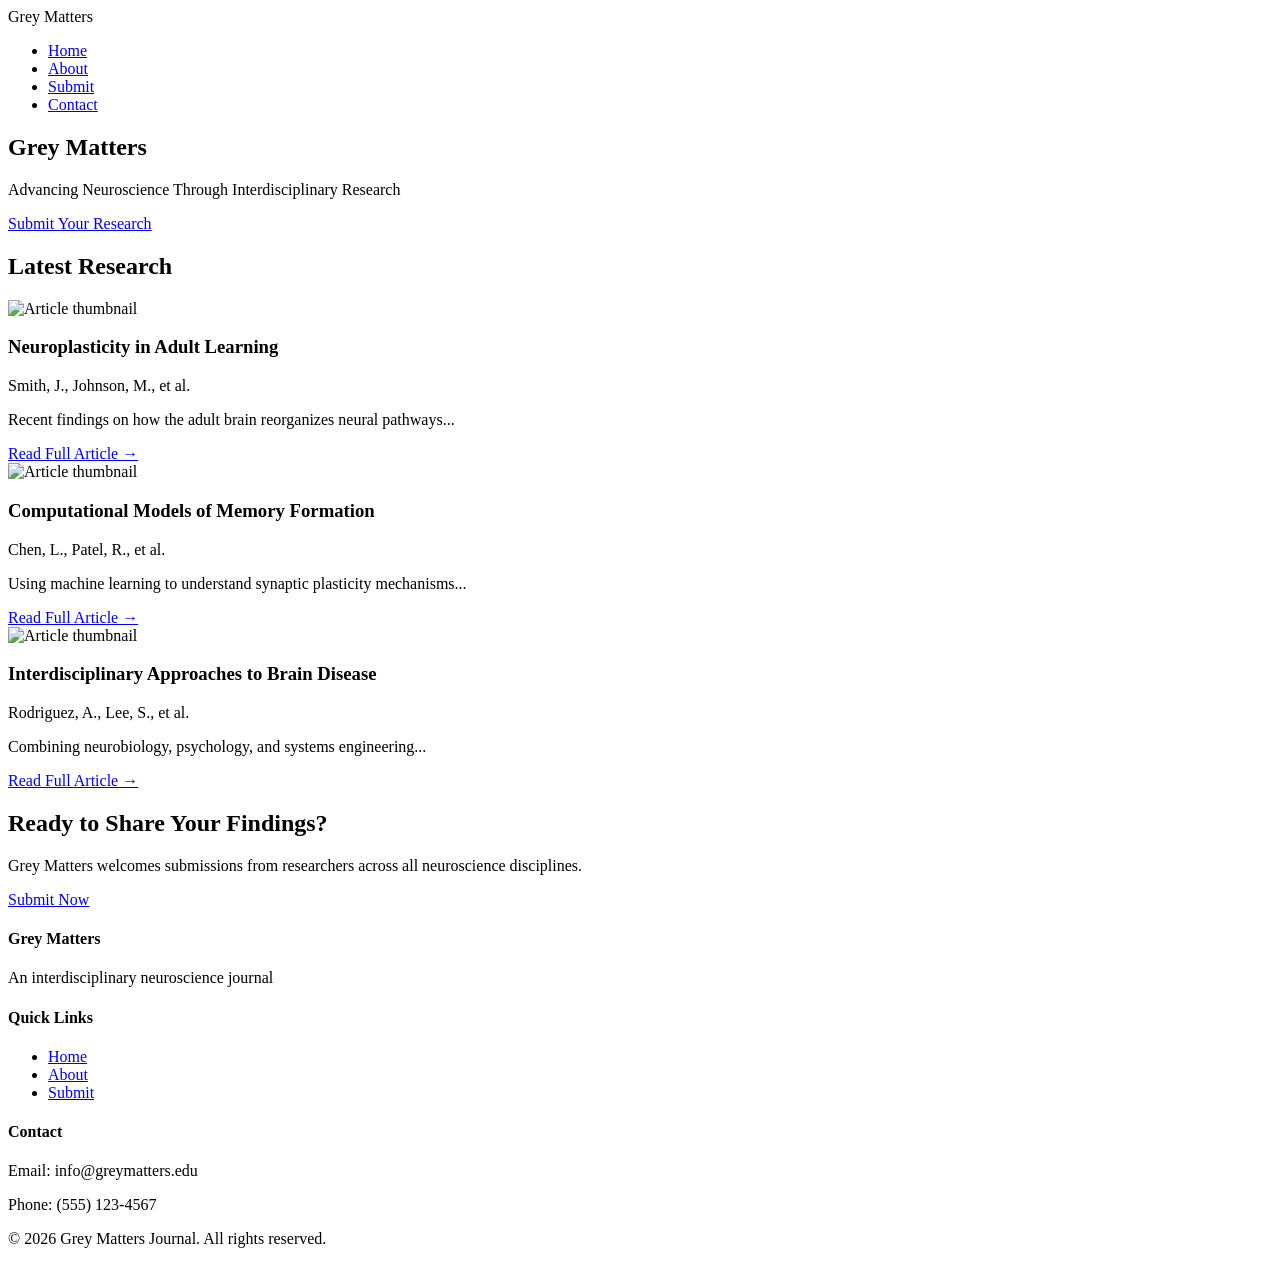
==== index.html @ e4aa1f01 "Initial commit" ====
<!DOCTYPE html>
<html lang="en">
<head>
    <meta charset="UTF-8">
    <meta name="viewport" content="width=device-width, initial-scale=1.0">
    <title>Grey Matters - Neuroscience Journal</title>
    <link rel="stylesheet" href="css/style.css">
</head>
<body>
    <!-- Navigation -->
    <nav class="navbar">
        <div class="container">
            <div class="logo">Grey Matters</div>
            <ul class="nav-links">
                <li><a href="index.html">Home</a></li>
                <li><a href="about.html">About</a></li>
                <li><a href="submit.html">Submit</a></li>
                <li><a href="#contact">Contact</a></li>
            </ul>
        </div>
    </nav>

    <!-- Hero Section -->
    <section class="hero">
        <div class="hero-content">
            <h1>Grey Matters</h1>
            <p>Advancing Neuroscience Through Interdisciplinary Research</p>
            <a href="submit.html" class="cta-button">Submit Your Research</a>
        </div>
    </section>

    <!-- Featured Articles -->
    <section class="featured">
        <div class="container">
            <h2>Latest Research</h2>
            <div class="articles-grid">
                <article class="article-card">
                    <img src="images/placeholder.jpg" alt="Article thumbnail">
                    <h3>Neuroplasticity in Adult Learning</h3>
                    <p class="authors">Smith, J., Johnson, M., et al.</p>
                    <p>Recent findings on how the adult brain reorganizes neural pathways...</p>
                    <a href="#" class="read-more">Read Full Article →</a>
                </article>

                <article class="article-card">
                    <img src="images/placeholder.jpg" alt="Article thumbnail">
                    <h3>Computational Models of Memory Formation</h3>
                    <p class="authors">Chen, L., Patel, R., et al.</p>
                    <p>Using machine learning to understand synaptic plasticity mechanisms...</p>
                    <a href="#" class="read-more">Read Full Article →</a>
                </article>

                <article class="article-card">
                    <img src="images/placeholder.jpg" alt="Article thumbnail">
                    <h3>Interdisciplinary Approaches to Brain Disease</h3>
                    <p class="authors">Rodriguez, A., Lee, S., et al.</p>
                    <p>Combining neurobiology, psychology, and systems engineering...</p>
                    <a href="#" class="read-more">Read Full Article →</a>
                </article>
            </div>
        </div>
    </section>

    <!-- Call to Action -->
    <section class="cta-section">
        <div class="container">
            <h2>Ready to Share Your Findings?</h2>
            <p>Grey Matters welcomes submissions from researchers across all neuroscience disciplines.</p>
            <a href="submit.html" class="cta-button cta-button-white">Submit Now</a>
        </div>
    </section>

    <!-- Footer -->
    <footer class="footer">
        <div class="container">
            <div class="footer-content">
                <div class="footer-section">
                    <h4>Grey Matters</h4>
                    <p>An interdisciplinary neuroscience journal</p>
                </div>
                <div class="footer-section">
                    <h4>Quick Links</h4>
                    <ul>
                        <li><a href="index.html">Home</a></li>
                        <li><a href="about.html">About</a></li>
                        <li><a href="submit.html">Submit</a></li>
                    </ul>
                </div>
                <div class="footer-section" id="contact">
                    <h4>Contact</h4>
                    <p>Email: info@greymatters.edu</p>
                    <p>Phone: (555) 123-4567</p>
                </div>
            </div>
            <div class="footer-bottom">
                <p>&copy; 2026 Grey Matters Journal. All rights reserved.</p>
            </div>
        </div>
    </footer>

    <script src="js/script.js"></script>
</body>
</html>
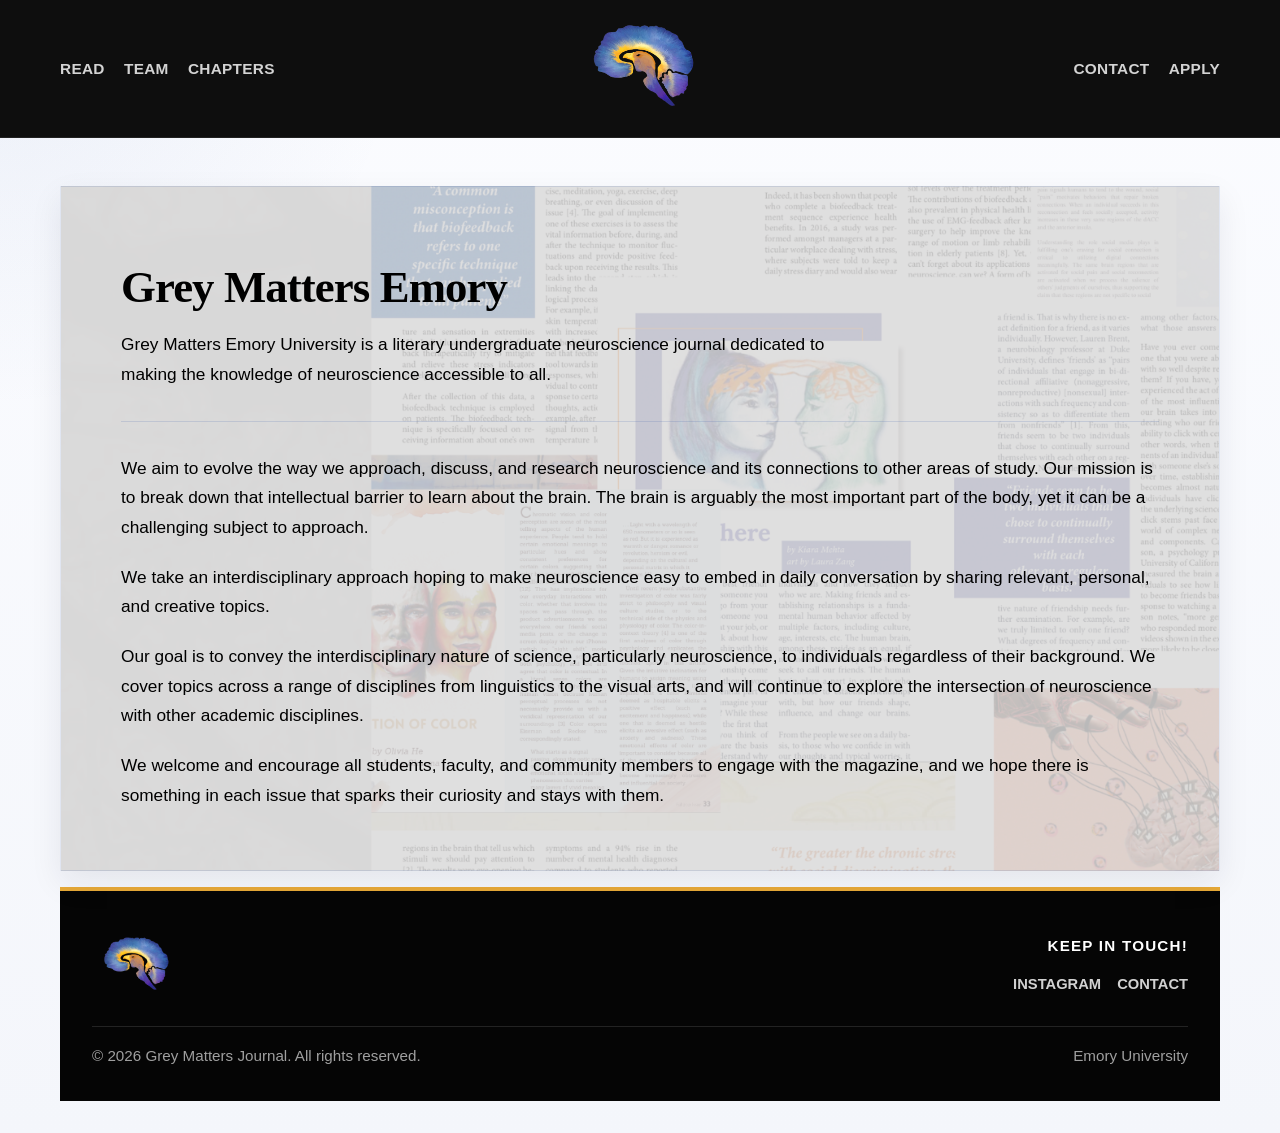
==== commit 4c6b15a5: "Add favicon" ====
--- a/index.html
+++ b/index.html
@@ -3,101 +3,72 @@
 <head>
     <meta charset="UTF-8">
     <meta name="viewport" content="width=device-width, initial-scale=1.0">
-    <title>Grey Matters - Neuroscience Journal</title>
+    <title>Grey Matters Emory</title>
+    <meta name="description" content="Grey Matters Emory is an undergraduate interdisciplinary neuroscience journal aiming to make neuroscience accessible to all.">
+    <link rel="icon" type="image/png" href="images/logo.png">
     <link rel="stylesheet" href="css/style.css">
 </head>
 <body>
-    <!-- Navigation -->
     <nav class="navbar">
-        <div class="container">
-            <div class="logo">Grey Matters</div>
-            <ul class="nav-links">
-                <li><a href="index.html">Home</a></li>
-                <li><a href="about.html">About</a></li>
-                <li><a href="submit.html">Submit</a></li>
-                <li><a href="#contact">Contact</a></li>
+        <div class="nav-container">
+            <ul class="nav-group nav-group-left">
+                <li><a href="read.html">Read</a></li>
+                <li><a href="team.html">Team</a></li>
+                <li><a href="chapters.html">Chapters</a></li>
             </ul>
+
+            <a href="index.html" class="logo" aria-label="Grey Matters home">
+                <img src="images/logo.png" alt="Grey Matters logo">
+            </a>
+
+            <ul class="nav-group nav-group-right">
+                <li><a href="contact.html">Contact</a></li>
+                <li><a href="apply.html">Apply</a></li>
+            </ul>
+
+            <button class="nav-toggle" type="button" aria-expanded="false" aria-label="Open navigation">
+                <span></span>
+                <span></span>
+                <span></span>
+            </button>
         </div>
     </nav>
 
-    <!-- Hero Section -->
-    <section class="hero">
-        <div class="hero-content">
-            <h1>Grey Matters</h1>
-            <p>Advancing Neuroscience Through Interdisciplinary Research</p>
-            <a href="submit.html" class="cta-button">Submit Your Research</a>
-        </div>
-    </section>
+    <header class="hero-home">
+        <section class="home-intro" data-reveal>
+            <h1 class="home-title">Grey Matters Emory</h1>
+            <p class="home-subtitle">Grey Matters Emory University is a literary undergraduate neuroscience journal dedicated to making the knowledge of neuroscience accessible to all.</p>
 
-    <!-- Featured Articles -->
-    <section class="featured">
-        <div class="container">
-            <h2>Latest Research</h2>
-            <div class="articles-grid">
-                <article class="article-card">
-                    <img src="images/placeholder.jpg" alt="Article thumbnail">
-                    <h3>Neuroplasticity in Adult Learning</h3>
-                    <p class="authors">Smith, J., Johnson, M., et al.</p>
-                    <p>Recent findings on how the adult brain reorganizes neural pathways...</p>
-                    <a href="#" class="read-more">Read Full Article →</a>
-                </article>
+            <div class="home-copy">
+                <p>We aim to evolve the way we approach, discuss, and research neuroscience and its connections to other areas of study. Our mission is to break down that intellectual barrier to learn about the brain. The brain is arguably the most important part of the body, yet it can be a challenging subject to approach.</p>
+                <p>We take an interdisciplinary approach hoping to make neuroscience easy to embed in daily conversation by sharing relevant, personal, and creative topics.</p>
+                <p>Our goal is to convey the interdisciplinary nature of science, particularly neuroscience, to individuals regardless of their background. We cover topics across a range of disciplines from linguistics to the visual arts, and will continue to explore the intersection of neuroscience with other academic disciplines.</p>
+                <p>We welcome and encourage all students, faculty, and community members to engage with the magazine, and we hope there is something in each issue that sparks their curiosity and stays with them.</p>
+            </div>
+        </section>
+    </header>
 
-                <article class="article-card">
-                    <img src="images/placeholder.jpg" alt="Article thumbnail">
-                    <h3>Computational Models of Memory Formation</h3>
-                    <p class="authors">Chen, L., Patel, R., et al.</p>
-                    <p>Using machine learning to understand synaptic plasticity mechanisms...</p>
-                    <a href="#" class="read-more">Read Full Article →</a>
-                </article>
-
-                <article class="article-card">
-                    <img src="images/placeholder.jpg" alt="Article thumbnail">
-                    <h3>Interdisciplinary Approaches to Brain Disease</h3>
-                    <p class="authors">Rodriguez, A., Lee, S., et al.</p>
-                    <p>Combining neurobiology, psychology, and systems engineering...</p>
-                    <a href="#" class="read-more">Read Full Article →</a>
-                </article>
-            </div>
-        </div>
-    </section>
-
-    <!-- Call to Action -->
-    <section class="cta-section">
-        <div class="container">
-            <h2>Ready to Share Your Findings?</h2>
-            <p>Grey Matters welcomes submissions from researchers across all neuroscience disciplines.</p>
-            <a href="submit.html" class="cta-button cta-button-white">Submit Now</a>
-        </div>
-    </section>
-
-    <!-- Footer -->
     <footer class="footer">
-        <div class="container">
+        <div class="footer-inner">
             <div class="footer-content">
-                <div class="footer-section">
-                    <h4>Grey Matters</h4>
-                    <p>An interdisciplinary neuroscience journal</p>
+                <div class="footer-brand">
+                    <img src="images/logo.png" alt="Grey Matters logo" class="circle-logo">
                 </div>
-                <div class="footer-section">
-                    <h4>Quick Links</h4>
-                    <ul>
-                        <li><a href="index.html">Home</a></li>
-                        <li><a href="about.html">About</a></li>
-                        <li><a href="submit.html">Submit</a></li>
-                    </ul>
-                </div>
-                <div class="footer-section" id="contact">
-                    <h4>Contact</h4>
-                    <p>Email: info@greymatters.edu</p>
-                    <p>Phone: (555) 123-4567</p>
+                <div class="keep-in-touch">
+                    <h3>Keep in Touch!</h3>
+                    <div class="footer-links">
+                        <a href="https://www.instagram.com/greymatters.emory/" target="_blank" rel="noreferrer" class="social-link">Instagram</a>
+                        <a href="mailto:sahithi.challam@emory.edu" class="social-link">Contact</a>
+                    </div>
                 </div>
             </div>
             <div class="footer-bottom">
-                <p>&copy; 2026 Grey Matters Journal. All rights reserved.</p>
+                <p>&copy; <span data-year></span> Grey Matters Journal. All rights reserved.</p>
+                <p>Emory University</p>
             </div>
         </div>
     </footer>
 
     <script src="js/script.js"></script>
 </body>
-</html>+</html>
--- a/css/style.css
+++ b/css/style.css
@@ -0,0 +1,748 @@
+:root {
+    --bg: #f4f6fb;
+    --surface: #ffffff;
+    --surface-muted: #f8f9fc;
+    --primary: #3158a6;
+    --primary-dark: #1f3976;
+    --accent: #e7a937;
+    --text: #131722;
+    --text-light: #566074;
+    --white: #ffffff;
+    --black: #050505;
+    --border: rgba(49, 88, 166, 0.18);
+    --shadow-soft: 0 12px 30px rgba(20, 28, 45, 0.08);
+    --shadow-strong: 0 24px 48px rgba(16, 24, 40, 0.12);
+    --max-width: 1160px;
+}
+
+@import url('https://fonts.googleapis.com/css2?family=Cormorant+Garamond:wght@500;600;700&family=Inter:wght@400;500;600;700&display=swap');
+
+* {
+    margin: 0;
+    padding: 0;
+    box-sizing: border-box;
+}
+
+html {
+    scroll-behavior: smooth;
+}
+
+body {
+    font-family: "Inter", "Segoe UI", sans-serif;
+    line-height: 1.7;
+    color: var(--text);
+    background:
+        radial-gradient(circle at top left, rgba(49, 88, 166, 0.08), transparent 24%),
+        linear-gradient(180deg, #fbfcff 0%, var(--bg) 100%);
+}
+
+body.menu-open {
+    overflow: hidden;
+}
+
+img {
+    max-width: 100%;
+    display: block;
+}
+
+a {
+    color: inherit;
+    text-decoration: none;
+    transition: color 0.25s ease, opacity 0.25s ease, transform 0.25s ease;
+}
+
+button,
+input,
+select,
+textarea {
+    font: inherit;
+}
+
+.container {
+    width: min(var(--max-width), calc(100% - 2.5rem));
+    margin: 0 auto;
+}
+
+.section-label {
+    display: inline-block;
+    padding-bottom: 0.35rem;
+    border-bottom: 2px solid var(--accent);
+    color: var(--primary-dark);
+    font-size: 0.88rem;
+    font-weight: 700;
+    letter-spacing: 0.08em;
+    text-transform: uppercase;
+}
+
+.section-header,
+.page-intro {
+    max-width: 760px;
+    margin: 0 auto 2.2rem;
+    text-align: center;
+}
+
+.section-header h2,
+.page-hero h1,
+.home-title,
+.issue-card h3,
+.team-member h3,
+.chapter-name,
+.contact-item h3,
+.notice-card h2 {
+    font-family: "Cormorant Garamond", Georgia, serif;
+    font-weight: 700;
+    line-height: 1.08;
+    letter-spacing: -0.02em;
+}
+
+.section-header h2 {
+    font-size: clamp(2rem, 4vw, 3.15rem);
+    margin: 1rem 0 0.9rem;
+}
+
+.section-header p,
+.page-intro p,
+.page-hero p,
+.home-subtitle,
+.issue-card p,
+.member-bio,
+.founding-statement p,
+.contact-item p,
+.footer-brand p {
+    color: var(--text-light);
+}
+
+.navbar {
+    position: sticky;
+    top: 0;
+    z-index: 1000;
+    background: rgba(5, 5, 5, 0.96);
+    border-bottom: 1px solid rgba(255, 255, 255, 0.08);
+}
+
+.nav-container {
+    position: relative;
+    width: min(var(--max-width), calc(100% - 2rem));
+    margin: 0 auto;
+    min-height: 100px;
+    display: grid;
+    grid-template-columns: 1fr auto 1fr;
+    align-items: center;
+    gap: 1rem;
+}
+
+.nav-group {
+    display: flex;
+    align-items: center;
+    gap: 1.2rem;
+    list-style: none;
+}
+
+.nav-group-right {
+    justify-content: flex-end;
+}
+
+.nav-group a {
+    color: rgba(255, 255, 255, 0.82);
+    font-family: "Inter", "Segoe UI", sans-serif;
+    font-size: 0.96rem;
+    font-weight: 600;
+    letter-spacing: 0.02em;
+    text-transform: uppercase;
+}
+
+.nav-group a:hover,
+.nav-group a.active {
+    color: var(--accent);
+}
+
+.logo {
+    display: inline-flex;
+    align-items: center;
+    justify-content: center;
+    padding: 0.35rem 0;
+}
+
+.logo img {
+    width: 130px;
+    height: auto;
+    object-fit: contain;
+}
+
+.nav-toggle {
+    display: none;
+    justify-self: end;
+    width: 46px;
+    height: 46px;
+    border: 1px solid rgba(255, 255, 255, 0.12);
+    background: transparent;
+    color: var(--white);
+    cursor: pointer;
+}
+
+.nav-toggle span {
+    display: block;
+    width: 22px;
+    height: 2px;
+    margin: 4px auto;
+    background: currentColor;
+    transition: transform 0.25s ease, opacity 0.25s ease;
+}
+
+.nav-toggle[aria-expanded="true"] span:nth-child(1) {
+    transform: translateY(6px) rotate(45deg);
+}
+
+.nav-toggle[aria-expanded="true"] span:nth-child(2) {
+    opacity: 0;
+}
+
+.nav-toggle[aria-expanded="true"] span:nth-child(3) {
+    transform: translateY(-6px) rotate(-45deg);
+}
+
+.hero-home,
+.page-header {
+    padding: 3rem 0 1rem;
+}
+
+.home-intro,
+.page-hero {
+    width: min(var(--max-width), calc(100% - 2rem));
+    margin: 0 auto;
+    padding: clamp(2rem, 5vw, 3.75rem);
+    background: var(--surface);
+    border: 1px solid rgba(49, 88, 166, 0.14);
+    box-shadow: var(--shadow-soft);
+}
+
+.home-intro {
+    position: relative;
+    overflow: hidden;
+    background:
+        linear-gradient(rgba(255, 255, 255, 0.72), rgba(255, 255, 255, 0.72)),
+        url("../images/home-bg.png") center center / cover no-repeat;
+    background-color: transparent;
+    background-blend-mode: normal;
+}
+
+.home-intro > * {
+    position: relative;
+    z-index: 1;
+}
+
+.home-intro,
+.home-intro .home-title,
+.home-intro .home-subtitle,
+.home-intro .home-copy p {
+    color: #000000;
+}
+
+.home-title {
+    font-size: clamp(1.8rem, 3.6vw, 2.8rem);
+    max-width: none;
+    white-space: nowrap;
+    margin: 1rem 0 1.2rem;
+}
+
+.home-subtitle {
+    max-width: 760px;
+    font-size: 1.08rem;
+}
+
+.home-copy {
+    margin-top: 2rem;
+    padding-top: 2rem;
+    border-top: 1px solid rgba(49, 88, 166, 0.16);
+    display: grid;
+    gap: 1.3rem;
+}
+
+.home-copy p {
+    font-size: 1.08rem;
+}
+
+.page-hero h1 {
+    font-size: clamp(1.8rem, 3.6vw, 2.8rem);
+    margin: 1rem 0 0.8rem;
+}
+
+.home-section,
+.page-section {
+    padding: 1rem 0 4.5rem;
+}
+
+.issues-grid,
+.team-grid,
+.chapters-grid,
+.contact-info {
+    display: grid;
+    gap: 1.4rem;
+}
+
+.issues-grid {
+    grid-template-columns: repeat(3, minmax(0, 1fr));
+}
+
+.issue-card,
+.team-member,
+.chapter-card,
+.form-container,
+.contact-item,
+.founding-statement {
+    background: var(--surface);
+    border: 1px solid rgba(49, 88, 166, 0.14);
+    box-shadow: var(--shadow-soft);
+}
+
+.issue-card,
+.team-member,
+.chapter-card,
+.contact-item {
+    padding: 1.3rem;
+}
+
+.issue-card {
+    transition: transform 0.25s ease, box-shadow 0.25s ease;
+}
+
+.issue-card:hover,
+.team-member:hover,
+.chapter-card:hover,
+.contact-item:hover {
+    transform: translateY(-4px);
+    box-shadow: var(--shadow-strong);
+}
+
+.issue-cover {
+    min-height: 230px;
+    padding: 1.2rem;
+    display: flex;
+    align-items: flex-end;
+    background:
+        linear-gradient(180deg, transparent, rgba(5, 5, 5, 0.48)),
+        linear-gradient(135deg, #4f6dae 0%, #263d74 55%, #d19a35 140%);
+    color: var(--white);
+    font-family: "Inter", "Segoe UI", sans-serif;
+    font-size: 1rem;
+    font-weight: 700;
+    letter-spacing: 0.04em;
+    text-transform: uppercase;
+}
+
+.issue-card h3,
+.team-member h3,
+.chapter-name,
+.contact-item h3 {
+    margin: 1rem 0 0.45rem;
+    font-size: 1.5rem;
+    line-height: 1.2;
+}
+
+.read-link,
+.chapter-link,
+.contact-item a {
+    color: var(--primary-dark);
+    font-family: "Inter", "Segoe UI", sans-serif;
+    font-weight: 700;
+}
+
+.read-link:hover,
+.chapter-link:hover,
+.contact-item a:hover {
+    color: var(--accent);
+}
+
+.team-grid {
+    grid-template-columns: repeat(auto-fit, minmax(240px, 1fr));
+}
+
+.member-photo {
+    width: 100%;
+    aspect-ratio: 1;
+    display: flex;
+    align-items: end;
+    padding: 1rem;
+    background:
+        linear-gradient(180deg, transparent, rgba(5, 5, 5, 0.4)),
+        linear-gradient(135deg, rgba(49, 88, 166, 0.95), rgba(231, 169, 55, 0.76));
+    color: var(--white);
+    font-family: "Inter", "Segoe UI", sans-serif;
+    font-size: 1.6rem;
+    font-weight: 700;
+}
+
+.member-role {
+    color: var(--primary-dark);
+    font-family: "Inter", "Segoe UI", sans-serif;
+    font-size: 0.95rem;
+    font-weight: 700;
+    letter-spacing: 0.05em;
+    text-transform: uppercase;
+}
+
+.chapters-grid {
+    grid-template-columns: repeat(auto-fit, minmax(180px, 1fr));
+}
+
+.chapter-card {
+    display: flex;
+    flex-direction: column;
+    align-items: center;
+    text-align: center;
+    gap: 0.9rem;
+}
+
+.chapter-logo {
+    width: 92px;
+    height: 92px;
+    display: flex;
+    align-items: center;
+    justify-content: center;
+    background: linear-gradient(135deg, #29498f, #d19a35);
+    color: var(--white);
+    font-family: "Inter", "Segoe UI", sans-serif;
+    font-size: 1rem;
+    font-weight: 800;
+    letter-spacing: 0.05em;
+}
+
+.founding-statement {
+    max-width: 860px;
+    margin: 0 auto 2rem;
+    padding: 1.4rem 1.5rem;
+    border-left: 4px solid var(--accent);
+}
+
+.form-container {
+    max-width: 780px;
+    margin: 0 auto;
+    padding: clamp(1.5rem, 4vw, 2.2rem);
+}
+
+.notice-card {
+    max-width: 780px;
+    margin: 0 auto;
+    padding: clamp(2rem, 4vw, 2.8rem);
+    background: var(--surface);
+    border: 1px solid rgba(49, 88, 166, 0.14);
+    border-left: 4px solid var(--accent);
+    box-shadow: var(--shadow-soft);
+}
+
+.notice-card h2 {
+    font-size: clamp(1.7rem, 3.4vw, 2.2rem);
+    margin-bottom: 0.9rem;
+    line-height: 1.15;
+}
+
+.home-subtitle,
+.home-copy p,
+.section-header p,
+.page-intro p,
+.page-hero p,
+.issue-card p,
+.member-bio,
+.founding-statement p,
+.contact-item p,
+.notice-card p,
+.footer-bottom,
+.footer-brand p,
+input,
+select,
+textarea {
+    font-family: "Inter", "Segoe UI", sans-serif;
+}
+
+.notice-card p {
+    color: var(--text-light);
+    font-size: 1.06rem;
+}
+
+.form-success {
+    max-width: none;
+}
+
+.hidden-frame {
+    width: 0;
+    height: 0;
+    border: 0;
+    position: absolute;
+    visibility: hidden;
+}
+
+.form-grid {
+    display: grid;
+    grid-template-columns: repeat(2, minmax(0, 1fr));
+    gap: 1rem;
+}
+
+.form-group {
+    margin-bottom: 0.2rem;
+}
+
+.form-group.full-width {
+    grid-column: 1 / -1;
+}
+
+label {
+    display: block;
+    margin-bottom: 0.45rem;
+    font-family: "Inter", "Segoe UI", sans-serif;
+    font-size: 0.9rem;
+    font-weight: 700;
+    letter-spacing: 0.04em;
+    text-transform: uppercase;
+}
+
+input[type="text"],
+input[type="email"],
+select,
+textarea {
+    width: 100%;
+    padding: 0.95rem 1rem;
+    border: 1px solid rgba(49, 88, 166, 0.22);
+    background: var(--surface-muted);
+    color: var(--text);
+}
+
+input:focus,
+select:focus,
+textarea:focus {
+    outline: none;
+    border-color: var(--primary);
+    box-shadow: 0 0 0 3px rgba(49, 88, 166, 0.12);
+}
+
+textarea {
+    min-height: 150px;
+    resize: vertical;
+}
+
+.submit-btn {
+    width: 100%;
+    min-height: 54px;
+    border: 0;
+    background: linear-gradient(135deg, var(--primary-dark), var(--primary));
+    color: var(--white);
+    font-family: "Inter", "Segoe UI", sans-serif;
+    font-weight: 700;
+    letter-spacing: 0.04em;
+    text-transform: uppercase;
+    cursor: pointer;
+    transition: transform 0.25s ease, box-shadow 0.25s ease;
+}
+
+.submit-btn:hover {
+    transform: translateY(-2px);
+    box-shadow: var(--shadow-strong);
+}
+
+.contact-info {
+    grid-template-columns: repeat(auto-fit, minmax(220px, 1fr));
+    margin-bottom: 1.5rem;
+}
+
+.footer {
+    padding: 0 0 2rem;
+    color: var(--white);
+}
+
+.footer-inner {
+    width: min(var(--max-width), calc(100% - 2rem));
+    margin: 0 auto;
+    padding: 2rem;
+    background: var(--black);
+    border-top: 4px solid var(--accent);
+}
+
+.footer-content {
+    display: flex;
+    justify-content: space-between;
+    gap: 2rem;
+    align-items: center;
+    padding-bottom: 1.2rem;
+    border-bottom: 1px solid rgba(255, 255, 255, 0.12);
+}
+
+.footer-brand {
+    display: flex;
+    align-items: center;
+    gap: 1rem;
+    max-width: 520px;
+}
+
+.circle-logo {
+    width: 84px;
+    height: 84px;
+    object-fit: contain;
+    background: transparent;
+}
+
+.keep-in-touch {
+    text-align: right;
+}
+
+.keep-in-touch h3 {
+    font-family: "Inter", "Segoe UI", sans-serif;
+    font-size: 0.95rem;
+    font-weight: 700;
+    letter-spacing: 0.08em;
+    text-transform: uppercase;
+    margin-bottom: 0.8rem;
+}
+
+.footer-links {
+    display: flex;
+    flex-wrap: wrap;
+    justify-content: flex-end;
+    gap: 1rem;
+}
+
+.social-link {
+    color: rgba(255, 255, 255, 0.82);
+    font-family: "Inter", "Segoe UI", sans-serif;
+    font-weight: 600;
+    text-transform: uppercase;
+    font-size: 0.92rem;
+}
+
+.social-link:hover {
+    color: var(--accent);
+}
+
+.footer-bottom {
+    display: flex;
+    justify-content: space-between;
+    gap: 1rem;
+    padding-top: 1rem;
+    color: rgba(255, 255, 255, 0.62);
+    font-size: 0.95rem;
+}
+
+[data-reveal] {
+    opacity: 0;
+    transform: translateY(26px);
+    transition: opacity 0.7s ease, transform 0.7s ease;
+}
+
+[data-reveal].is-visible {
+    opacity: 1;
+    transform: translateY(0);
+}
+
+@media (prefers-reduced-motion: reduce) {
+    html {
+        scroll-behavior: auto;
+    }
+
+    * {
+        transition-duration: 0.01ms !important;
+        animation-duration: 0.01ms !important;
+    }
+
+    [data-reveal] {
+        opacity: 1;
+        transform: none;
+    }
+}
+
+@media (max-width: 900px) {
+    .issues-grid {
+        grid-template-columns: 1fr;
+    }
+
+    .footer-content,
+    .footer-bottom,
+    .footer-brand {
+        flex-direction: column;
+        align-items: flex-start;
+    }
+
+    .keep-in-touch,
+    .footer-links {
+        text-align: left;
+        justify-content: flex-start;
+    }
+}
+
+@media (max-width: 760px) {
+    .nav-container {
+        grid-template-columns: auto 1fr auto;
+        min-height: 88px;
+    }
+
+    .logo {
+        justify-self: center;
+    }
+
+    .logo img {
+        width: 104px;
+    }
+
+    .nav-toggle {
+        display: inline-block;
+    }
+
+    .nav-group {
+        position: absolute;
+        left: 0;
+        right: 0;
+        top: calc(100% + 1px);
+        background: rgba(5, 5, 5, 0.98);
+        border-top: 1px solid rgba(255, 255, 255, 0.08);
+        flex-direction: column;
+        align-items: flex-start;
+        gap: 0;
+        padding: 0.85rem 1rem;
+        opacity: 0;
+        pointer-events: none;
+        transform: translateY(-10px);
+        transition: opacity 0.25s ease, transform 0.25s ease;
+    }
+
+    .nav-group-left {
+        z-index: 2;
+    }
+
+    .nav-group-right {
+        top: auto;
+        bottom: auto;
+        z-index: 2;
+    }
+
+    .nav-group.is-open {
+        opacity: 1;
+        pointer-events: auto;
+        transform: translateY(0);
+    }
+
+    .nav-group-right.is-open {
+        margin-top: 10.6rem;
+        border-top: 1px solid rgba(255, 255, 255, 0.08);
+    }
+
+    .nav-group a {
+        width: 100%;
+        padding: 0.8rem 0;
+    }
+
+    .form-grid {
+        grid-template-columns: 1fr;
+    }
+}
+
+@media (max-width: 560px) {
+    .container,
+    .home-intro,
+    .page-hero,
+    .footer-inner {
+        width: min(var(--max-width), calc(100% - 1rem));
+    }
+
+    .home-title,
+    .page-hero h1,
+    .section-header h2 {
+        font-size: clamp(1.9rem, 9vw, 3rem);
+    }
+}
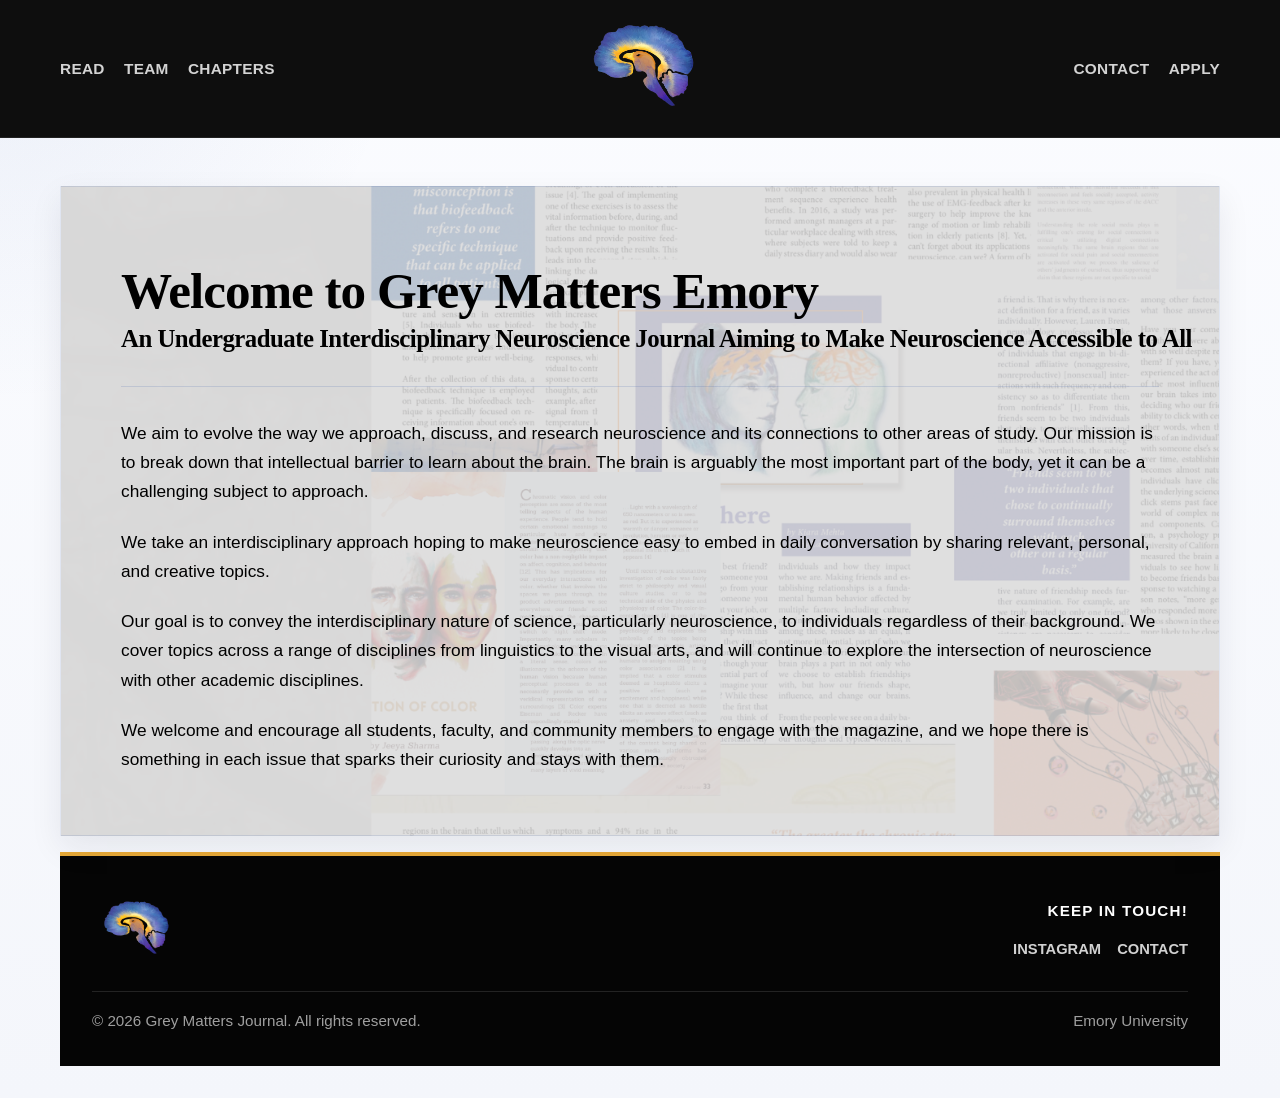
==== commit 06017754: "Tighten homepage intro text" ====
--- a/index.html
+++ b/index.html
@@ -36,8 +36,8 @@
 
     <header class="hero-home">
         <section class="home-intro" data-reveal>
-            <h1 class="home-title">Grey Matters Emory</h1>
-            <p class="home-subtitle">Grey Matters Emory University is a literary undergraduate neuroscience journal dedicated to making the knowledge of neuroscience accessible to all.</p>
+            <h1 class="home-title">Welcome to Grey Matters Emory</h1>
+            <p class="home-tagline">An Undergraduate Interdisciplinary Neuroscience Journal Aiming to Make Neuroscience Accessible to All</p>
 
             <div class="home-copy">
                 <p>We aim to evolve the way we approach, discuss, and research neuroscience and its connections to other areas of study. Our mission is to break down that intellectual barrier to learn about the brain. The brain is arguably the most important part of the body, yet it can be a challenging subject to approach.</p>
--- a/css/style.css
+++ b/css/style.css
@@ -233,16 +233,28 @@
 
 .home-intro,
 .home-intro .home-title,
+.home-intro .home-tagline,
 .home-intro .home-subtitle,
 .home-intro .home-copy p {
     color: #000000;
 }
 
 .home-title {
-    font-size: clamp(1.8rem, 3.6vw, 2.8rem);
+    font-size: clamp(2rem, 4vw, 3.2rem);
     max-width: none;
     white-space: nowrap;
-    margin: 1rem 0 1.2rem;
+    margin: 1rem 0 0.45rem;
+}
+
+.home-tagline {
+    font-family: "Cormorant Garamond", Georgia, serif;
+    font-size: clamp(1.15rem, 2vw, 1.55rem);
+    font-weight: 700;
+    line-height: 1.15;
+    letter-spacing: -0.02em;
+    max-width: none;
+    white-space: nowrap;
+    margin-bottom: 1.1rem;
 }
 
 .home-subtitle {
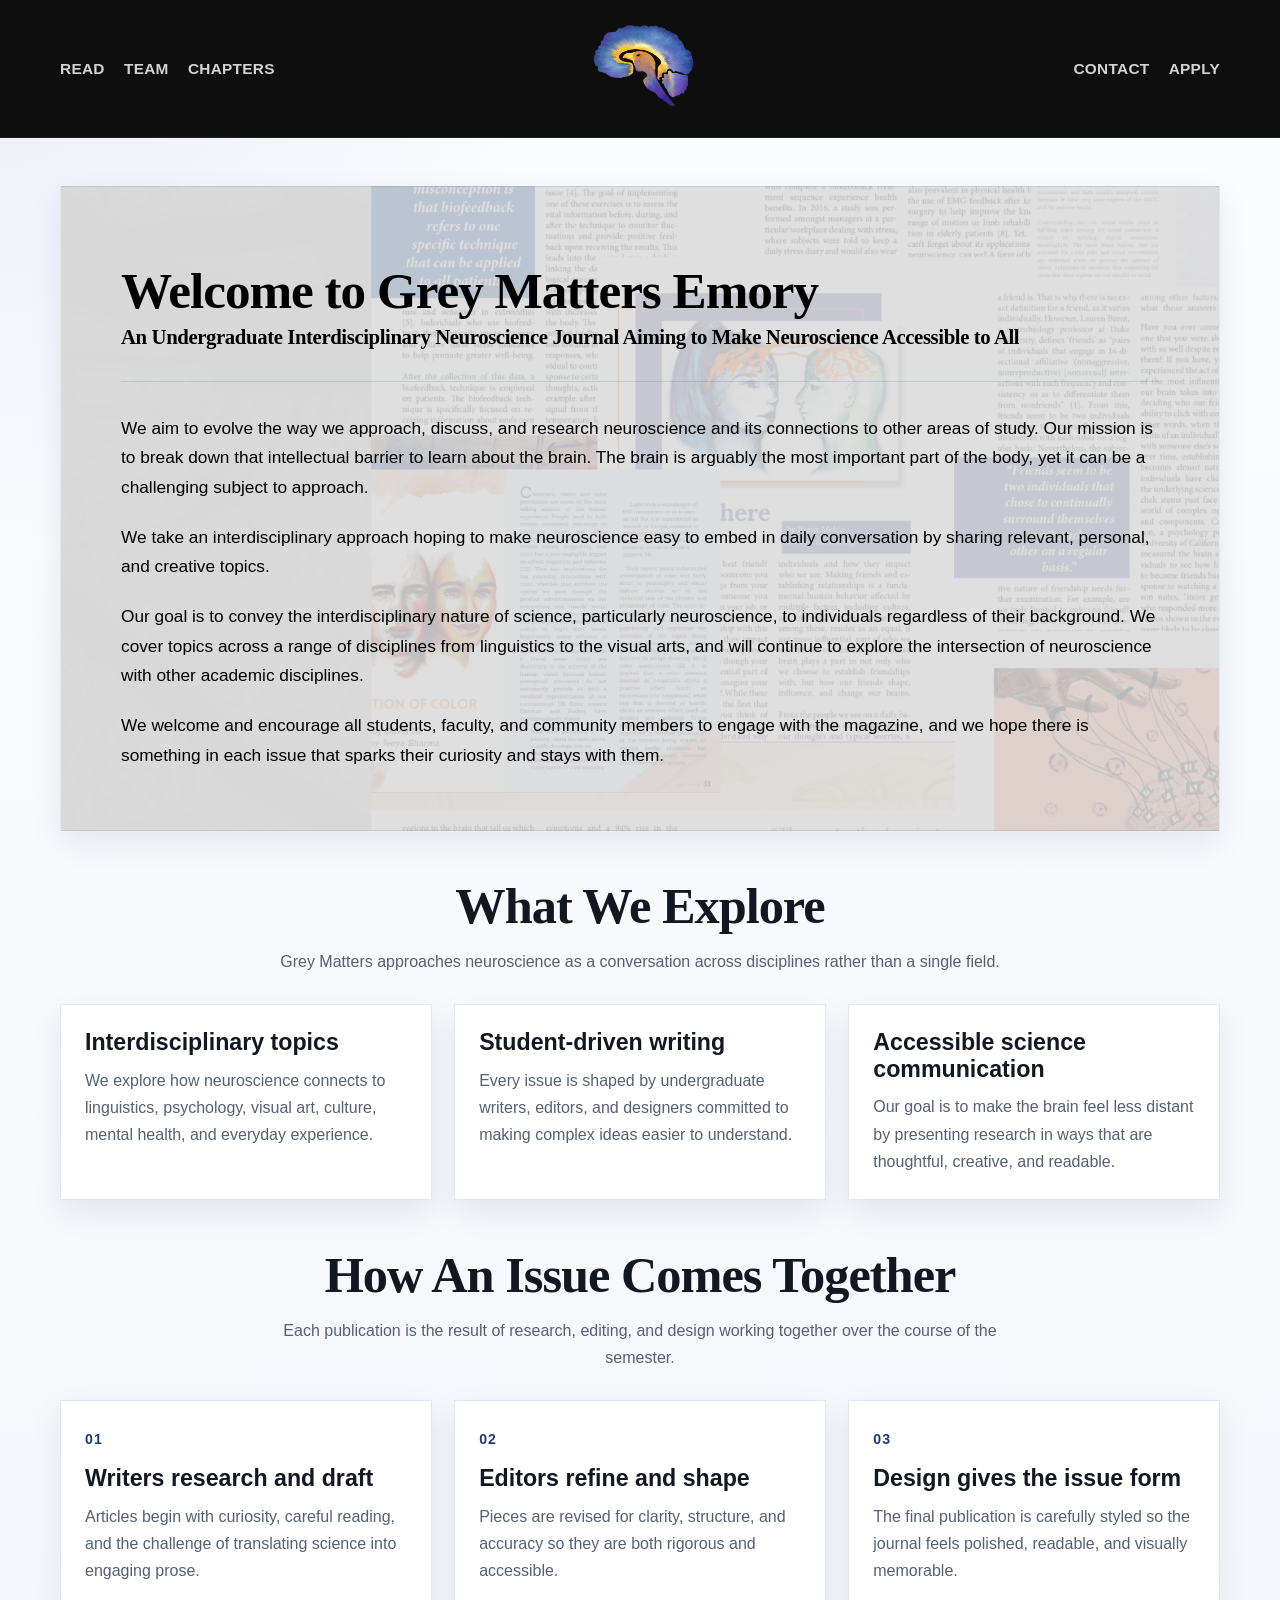
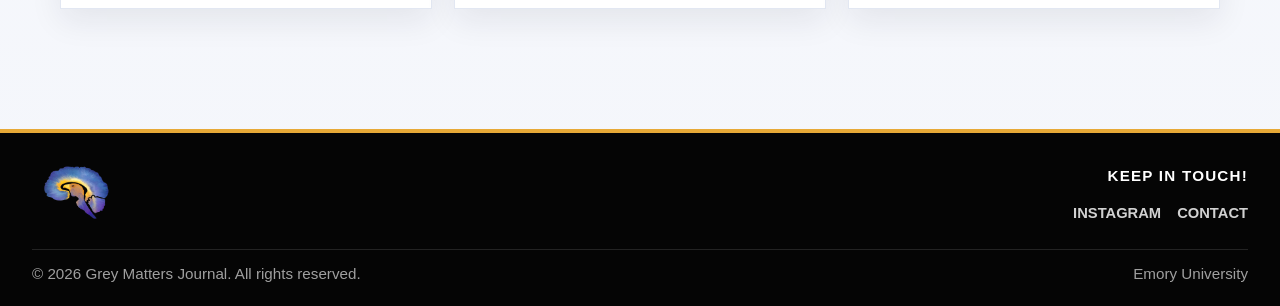
==== commit 40d5c46b: "Make footer part of page layout" ====
--- a/index.html
+++ b/index.html
@@ -48,6 +48,55 @@
         </section>
     </header>
 
+    <main class="home-section">
+        <section class="container" data-reveal>
+            <div class="section-header home-section-header">
+                <h2>What We Explore</h2>
+                <p>Grey Matters approaches neuroscience as a conversation across disciplines rather than a single field.</p>
+            </div>
+
+            <div class="home-feature-grid">
+                <article class="home-feature-card">
+                    <h3>Interdisciplinary topics</h3>
+                    <p>We explore how neuroscience connects to linguistics, psychology, visual art, culture, mental health, and everyday experience.</p>
+                </article>
+                <article class="home-feature-card">
+                    <h3>Student-driven writing</h3>
+                    <p>Every issue is shaped by undergraduate writers, editors, and designers committed to making complex ideas easier to understand.</p>
+                </article>
+                <article class="home-feature-card">
+                    <h3>Accessible science communication</h3>
+                    <p>Our goal is to make the brain feel less distant by presenting research in ways that are thoughtful, creative, and readable.</p>
+                </article>
+            </div>
+        </section>
+
+        <section class="container home-process-section" data-reveal>
+            <div class="section-header home-section-header">
+                <h2>How An Issue Comes Together</h2>
+                <p>Each publication is the result of research, editing, and design working together over the course of the semester.</p>
+            </div>
+
+            <div class="home-process-grid">
+                <div class="process-step">
+                    <span class="process-number">01</span>
+                    <h3>Writers research and draft</h3>
+                    <p>Articles begin with curiosity, careful reading, and the challenge of translating science into engaging prose.</p>
+                </div>
+                <div class="process-step">
+                    <span class="process-number">02</span>
+                    <h3>Editors refine and shape</h3>
+                    <p>Pieces are revised for clarity, structure, and accuracy so they are both rigorous and accessible.</p>
+                </div>
+                <div class="process-step">
+                    <span class="process-number">03</span>
+                    <h3>Design gives the issue form</h3>
+                    <p>The final publication is carefully styled so the journal feels polished, readable, and visually memorable.</p>
+                </div>
+            </div>
+        </section>
+    </main>
+
     <footer class="footer">
         <div class="footer-inner">
             <div class="footer-content">
--- a/css/style.css
+++ b/css/style.css
@@ -15,7 +15,7 @@
     --max-width: 1160px;
 }
 
-@import url('https://fonts.googleapis.com/css2?family=Cormorant+Garamond:wght@500;600;700&family=Inter:wght@400;500;600;700&display=swap');
+@import url('https://fonts.googleapis.com/css2?family=Arima+Madurai:wght@400;700&family=Mulish:wght@400;600;700;800&display=swap');
 
 * {
     margin: 0;
@@ -28,7 +28,7 @@
 }
 
 body {
-    font-family: "Inter", "Segoe UI", sans-serif;
+    font-family: "Mulish", "Segoe UI", sans-serif;
     line-height: 1.7;
     color: var(--text);
     background:
@@ -89,7 +89,7 @@
 .chapter-name,
 .contact-item h3,
 .notice-card h2 {
-    font-family: "Cormorant Garamond", Georgia, serif;
+    font-family: "Arima Madurai", serif;
     font-weight: 700;
     line-height: 1.08;
     letter-spacing: -0.02em;
@@ -144,7 +144,7 @@
 
 .nav-group a {
     color: rgba(255, 255, 255, 0.82);
-    font-family: "Inter", "Segoe UI", sans-serif;
+    font-family: "Mulish", "Segoe UI", sans-serif;
     font-size: 0.96rem;
     font-weight: 600;
     letter-spacing: 0.02em;
@@ -248,7 +248,7 @@
 
 .home-tagline {
     font-family: "Cormorant Garamond", Georgia, serif;
-    font-size: clamp(1.15rem, 2vw, 1.55rem);
+    font-size: clamp(1rem, 1.7vw, 1.3rem);
     font-weight: 700;
     line-height: 1.15;
     letter-spacing: -0.02em;
@@ -274,17 +274,118 @@
     font-size: 1.08rem;
 }
 
+.home-section {
+    padding: 0 0 4rem;
+}
+
+.home-section-header {
+    margin-bottom: 1.8rem;
+}
+
+.home-feature-grid,
+.home-process-grid {
+    display: grid;
+    gap: 1.4rem;
+}
+
+.home-feature-grid {
+    grid-template-columns: repeat(3, minmax(0, 1fr));
+}
+
+.home-process-grid {
+    grid-template-columns: repeat(3, minmax(0, 1fr));
+    margin-top: 0.5rem;
+}
+
+.home-feature-card,
+.process-step {
+    background: var(--surface);
+    border: 1px solid rgba(49, 88, 166, 0.14);
+    box-shadow: var(--shadow-soft);
+    padding: 1.5rem;
+}
+
+.home-feature-card h3,
+.process-step h3 {
+    margin-bottom: 0.7rem;
+    font-size: 1.45rem;
+    line-height: 1.15;
+}
+
+.home-feature-card p,
+.process-step p {
+    font-family: "Mulish", "Segoe UI", sans-serif;
+    color: var(--text-light);
+}
+
+.home-process-section {
+    margin-top: 3rem;
+}
+
+.process-number {
+    display: inline-block;
+    margin-bottom: 0.8rem;
+    color: var(--primary-dark);
+    font-family: "Mulish", "Segoe UI", sans-serif;
+    font-size: 0.88rem;
+    font-weight: 800;
+    letter-spacing: 0.08em;
+}
+
 .page-hero h1 {
     font-size: clamp(1.8rem, 3.6vw, 2.8rem);
     margin: 1rem 0 0.8rem;
 }
 
+.article-hero {
+    max-width: 860px;
+}
+
+.article-layout {
+    max-width: 860px;
+    background: var(--surface);
+    border: 1px solid rgba(49, 88, 166, 0.14);
+    box-shadow: var(--shadow-soft);
+    padding: clamp(1.8rem, 4vw, 3rem);
+}
+
+.article-layout p {
+    font-family: "Inter", "Segoe UI", sans-serif;
+    font-size: 1.04rem;
+    color: var(--text);
+    margin-bottom: 1.2rem;
+}
+
+.article-feature-image {
+    width: 100%;
+    margin-bottom: 1.6rem;
+    border: 1px solid rgba(49, 88, 166, 0.14);
+    box-shadow: var(--shadow-soft);
+}
+
+.references-block {
+    margin: 2.2rem 0 1.2rem;
+    padding-top: 1.4rem;
+    border-top: 1px solid rgba(49, 88, 166, 0.16);
+}
+
+.references-block h2 {
+    font-size: 1.7rem;
+    margin-bottom: 1rem;
+}
+
+.references-block p {
+    font-size: 0.98rem;
+    color: var(--text-light);
+}
+
 .home-section,
 .page-section {
     padding: 1rem 0 4.5rem;
 }
 
 .issues-grid,
+.articles-grid,
 .team-grid,
 .chapters-grid,
 .contact-info {
@@ -296,7 +397,13 @@
     grid-template-columns: repeat(3, minmax(0, 1fr));
 }
 
+.articles-grid {
+    grid-template-columns: repeat(3, minmax(0, 1fr));
+    margin-top: 0.5rem;
+}
+
 .issue-card,
+.article-card,
 .team-member,
 .chapter-card,
 .form-container,
@@ -308,17 +415,20 @@
 }
 
 .issue-card,
+.article-card,
 .team-member,
 .chapter-card,
 .contact-item {
     padding: 1.3rem;
 }
 
-.issue-card {
+.issue-card,
+.article-card {
     transition: transform 0.25s ease, box-shadow 0.25s ease;
 }
 
 .issue-card:hover,
+.article-card:hover,
 .team-member:hover,
 .chapter-card:hover,
 .contact-item:hover {
@@ -334,12 +444,104 @@
     background:
         linear-gradient(180deg, transparent, rgba(5, 5, 5, 0.48)),
         linear-gradient(135deg, #4f6dae 0%, #263d74 55%, #d19a35 140%);
+    background-position: center;
+    background-size: cover;
     color: var(--white);
-    font-family: "Inter", "Segoe UI", sans-serif;
+    font-family: "Mulish", "Segoe UI", sans-serif;
     font-size: 1rem;
     font-weight: 700;
     letter-spacing: 0.04em;
     text-transform: uppercase;
+}
+
+.issue-cover-2021 {
+    background-image:
+        linear-gradient(180deg, transparent, rgba(5, 5, 5, 0.38)),
+        url("../images/fall-2021-cover.png");
+}
+
+.issue-cover-2022 {
+    background-image:
+        linear-gradient(180deg, transparent, rgba(5, 5, 5, 0.38)),
+        url("../images/fall-2022-cover.png");
+}
+
+.issue-cover-2025 {
+    background-image:
+        linear-gradient(180deg, transparent, rgba(5, 5, 5, 0.38)),
+        url("../images/fall-2025-cover.png");
+}
+
+.articles-header {
+    margin-top: 4rem;
+}
+
+.article-card-link {
+    display: block;
+    height: 100%;
+}
+
+.article-card-image {
+    min-height: 220px;
+    padding: 1.2rem;
+    display: flex;
+    align-items: flex-end;
+    color: var(--white);
+    font-family: "Mulish", "Segoe UI", sans-serif;
+    font-size: 0.95rem;
+    font-weight: 700;
+    letter-spacing: 0.04em;
+    text-transform: uppercase;
+}
+
+.article-image-one {
+    background:
+        linear-gradient(180deg, transparent, rgba(5, 5, 5, 0.42)),
+        url("../images/article-fandom-cover.png") center center / cover no-repeat;
+}
+
+.article-image-two {
+    background:
+        linear-gradient(180deg, transparent, rgba(5, 5, 5, 0.48)),
+        linear-gradient(135deg, #7e91bb 0%, #425a94 55%, #c08b3d 140%);
+}
+
+.article-image-three {
+    background:
+        linear-gradient(180deg, transparent, rgba(5, 5, 5, 0.48)),
+        linear-gradient(135deg, #3f5b8e 0%, #243d73 55%, #e0aa52 140%);
+}
+
+.article-card-body {
+    padding-top: 1rem;
+}
+
+.article-kicker {
+    color: var(--primary-dark);
+    font-family: "Mulish", "Segoe UI", sans-serif;
+    font-size: 0.85rem;
+    font-weight: 700;
+    letter-spacing: 0.08em;
+    text-transform: uppercase;
+    margin-bottom: 0.55rem;
+}
+
+.article-author {
+    font-family: "Mulish", "Segoe UI", sans-serif;
+    font-size: 0.95rem;
+    font-weight: 600;
+    color: var(--text-light);
+    margin-bottom: 0.65rem;
+}
+
+.article-card h3 {
+    margin-bottom: 0.5rem;
+    font-size: 1.5rem;
+    line-height: 1.15;
+}
+
+.article-card p {
+    color: var(--text-light);
 }
 
 .issue-card h3,
@@ -355,7 +557,7 @@
 .chapter-link,
 .contact-item a {
     color: var(--primary-dark);
-    font-family: "Inter", "Segoe UI", sans-serif;
+    font-family: "Mulish", "Segoe UI", sans-serif;
     font-weight: 700;
 }
 
@@ -379,14 +581,14 @@
         linear-gradient(180deg, transparent, rgba(5, 5, 5, 0.4)),
         linear-gradient(135deg, rgba(49, 88, 166, 0.95), rgba(231, 169, 55, 0.76));
     color: var(--white);
-    font-family: "Inter", "Segoe UI", sans-serif;
+    font-family: "Mulish", "Segoe UI", sans-serif;
     font-size: 1.6rem;
     font-weight: 700;
 }
 
 .member-role {
     color: var(--primary-dark);
-    font-family: "Inter", "Segoe UI", sans-serif;
+    font-family: "Mulish", "Segoe UI", sans-serif;
     font-size: 0.95rem;
     font-weight: 700;
     letter-spacing: 0.05em;
@@ -413,10 +615,18 @@
     justify-content: center;
     background: linear-gradient(135deg, #29498f, #d19a35);
     color: var(--white);
-    font-family: "Inter", "Segoe UI", sans-serif;
+    font-family: "Mulish", "Segoe UI", sans-serif;
     font-size: 1rem;
     font-weight: 800;
     letter-spacing: 0.05em;
+    overflow: hidden;
+    padding: 0.65rem;
+}
+
+.chapter-logo img {
+    width: 100%;
+    height: 100%;
+    object-fit: contain;
 }
 
 .founding-statement {
@@ -463,7 +673,7 @@
 input,
 select,
 textarea {
-    font-family: "Inter", "Segoe UI", sans-serif;
+    font-family: "Mulish", "Segoe UI", sans-serif;
 }
 
 .notice-card p {
@@ -500,7 +710,7 @@
 label {
     display: block;
     margin-bottom: 0.45rem;
-    font-family: "Inter", "Segoe UI", sans-serif;
+    font-family: "Mulish", "Segoe UI", sans-serif;
     font-size: 0.9rem;
     font-weight: 700;
     letter-spacing: 0.04em;
@@ -537,7 +747,7 @@
     border: 0;
     background: linear-gradient(135deg, var(--primary-dark), var(--primary));
     color: var(--white);
-    font-family: "Inter", "Segoe UI", sans-serif;
+    font-family: "Mulish", "Segoe UI", sans-serif;
     font-weight: 700;
     letter-spacing: 0.04em;
     text-transform: uppercase;
@@ -556,14 +766,15 @@
 }
 
 .footer {
-    padding: 0 0 2rem;
+    margin-top: 3rem;
+    padding: 0;
     color: var(--white);
 }
 
 .footer-inner {
-    width: min(var(--max-width), calc(100% - 2rem));
-    margin: 0 auto;
-    padding: 2rem;
+    width: 100%;
+    margin: 0;
+    padding: 1.2rem 2rem;
     background: var(--black);
     border-top: 4px solid var(--accent);
 }
@@ -573,7 +784,7 @@
     justify-content: space-between;
     gap: 2rem;
     align-items: center;
-    padding-bottom: 1.2rem;
+    padding-bottom: 0.8rem;
     border-bottom: 1px solid rgba(255, 255, 255, 0.12);
 }
 
@@ -596,7 +807,7 @@
 }
 
 .keep-in-touch h3 {
-    font-family: "Inter", "Segoe UI", sans-serif;
+    font-family: "Mulish", "Segoe UI", sans-serif;
     font-size: 0.95rem;
     font-weight: 700;
     letter-spacing: 0.08em;
@@ -613,7 +824,7 @@
 
 .social-link {
     color: rgba(255, 255, 255, 0.82);
-    font-family: "Inter", "Segoe UI", sans-serif;
+    font-family: "Lato", "Segoe UI", sans-serif;
     font-weight: 600;
     text-transform: uppercase;
     font-size: 0.92rem;
@@ -627,7 +838,7 @@
     display: flex;
     justify-content: space-between;
     gap: 1rem;
-    padding-top: 1rem;
+    padding-top: 0.7rem;
     color: rgba(255, 255, 255, 0.62);
     font-size: 0.95rem;
 }
@@ -661,6 +872,15 @@
 
 @media (max-width: 900px) {
     .issues-grid {
+        grid-template-columns: 1fr;
+    }
+
+    .articles-grid {
+        grid-template-columns: 1fr;
+    }
+
+    .home-feature-grid,
+    .home-process-grid {
         grid-template-columns: 1fr;
     }
 
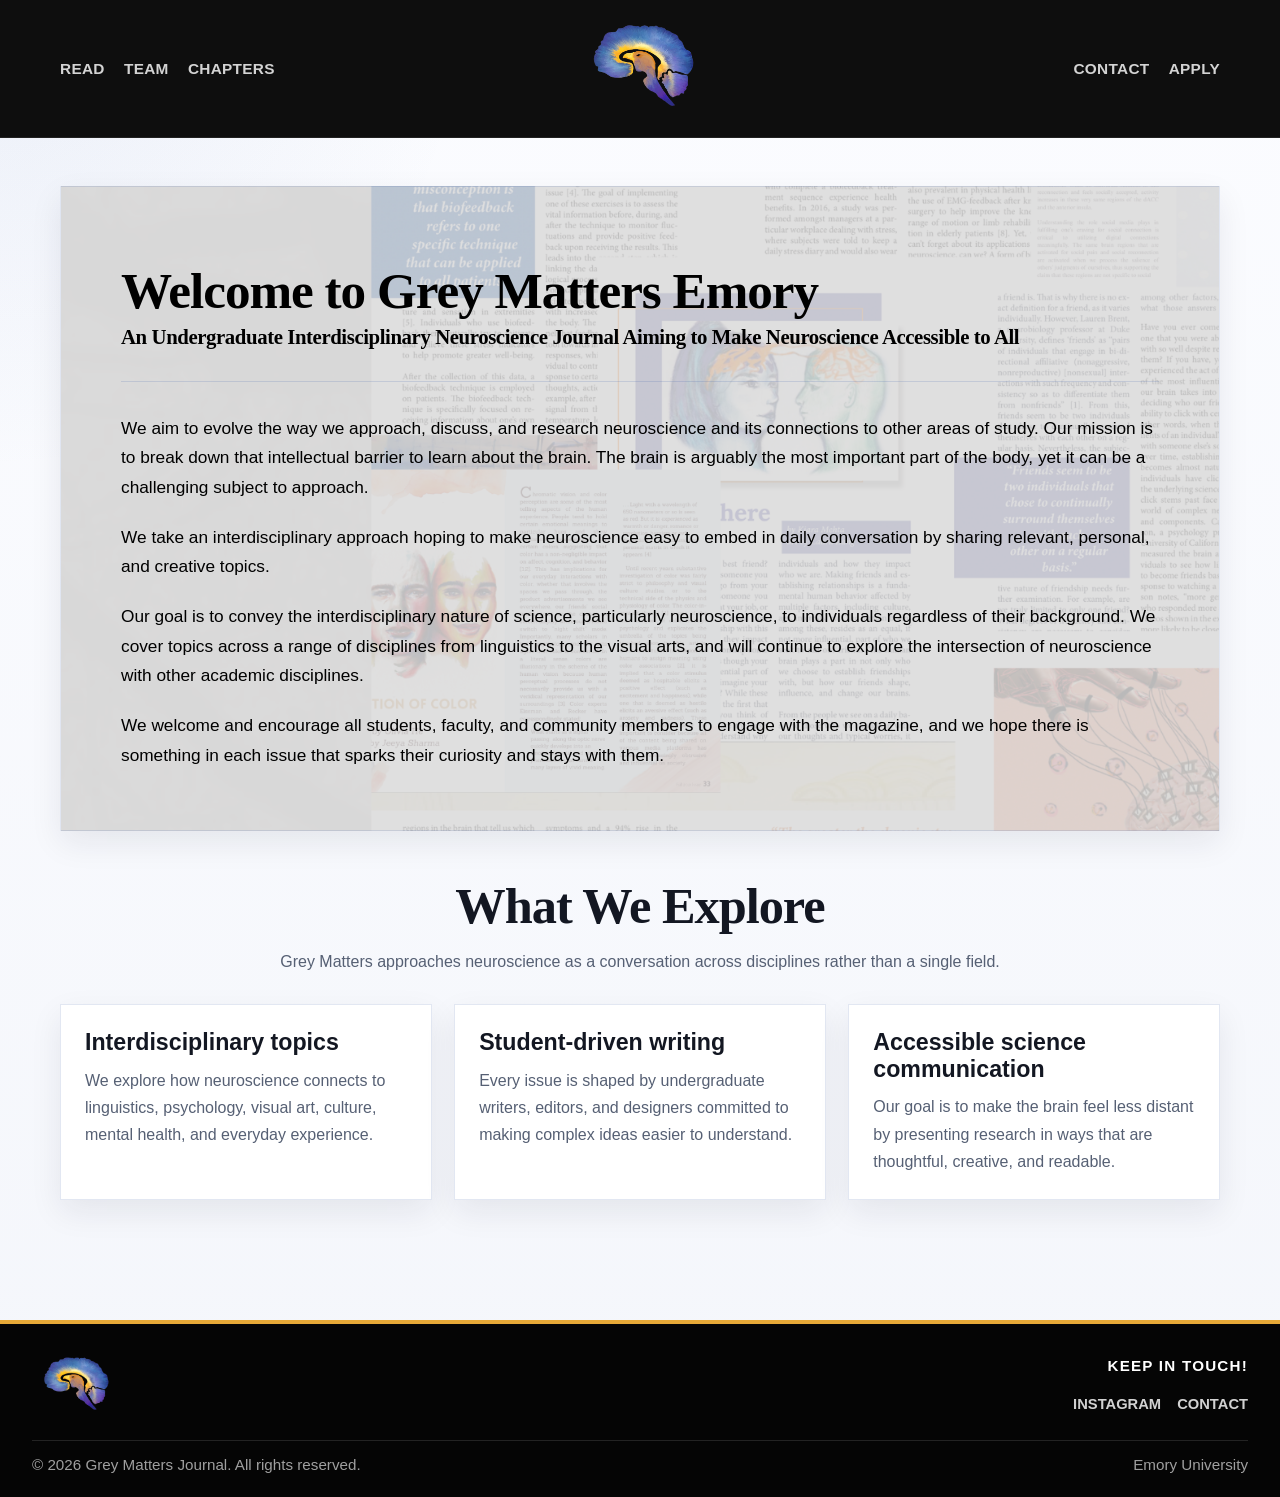
==== commit 1d30ef97: "Update homepage, chapters, articles, and styling" ====
--- a/index.html
+++ b/index.html
@@ -70,31 +70,6 @@
                 </article>
             </div>
         </section>
-
-        <section class="container home-process-section" data-reveal>
-            <div class="section-header home-section-header">
-                <h2>How An Issue Comes Together</h2>
-                <p>Each publication is the result of research, editing, and design working together over the course of the semester.</p>
-            </div>
-
-            <div class="home-process-grid">
-                <div class="process-step">
-                    <span class="process-number">01</span>
-                    <h3>Writers research and draft</h3>
-                    <p>Articles begin with curiosity, careful reading, and the challenge of translating science into engaging prose.</p>
-                </div>
-                <div class="process-step">
-                    <span class="process-number">02</span>
-                    <h3>Editors refine and shape</h3>
-                    <p>Pieces are revised for clarity, structure, and accuracy so they are both rigorous and accessible.</p>
-                </div>
-                <div class="process-step">
-                    <span class="process-number">03</span>
-                    <h3>Design gives the issue form</h3>
-                    <p>The final publication is carefully styled so the journal feels polished, readable, and visually memorable.</p>
-                </div>
-            </div>
-        </section>
     </main>
 
     <footer class="footer">
--- a/css/style.css
+++ b/css/style.css
@@ -292,11 +292,6 @@
     grid-template-columns: repeat(3, minmax(0, 1fr));
 }
 
-.home-process-grid {
-    grid-template-columns: repeat(3, minmax(0, 1fr));
-    margin-top: 0.5rem;
-}
-
 .home-feature-card,
 .process-step {
     background: var(--surface);
@@ -320,16 +315,6 @@
 
 .home-process-section {
     margin-top: 3rem;
-}
-
-.process-number {
-    display: inline-block;
-    margin-bottom: 0.8rem;
-    color: var(--primary-dark);
-    font-family: "Mulish", "Segoe UI", sans-serif;
-    font-size: 0.88rem;
-    font-weight: 800;
-    letter-spacing: 0.08em;
 }
 
 .page-hero h1 {
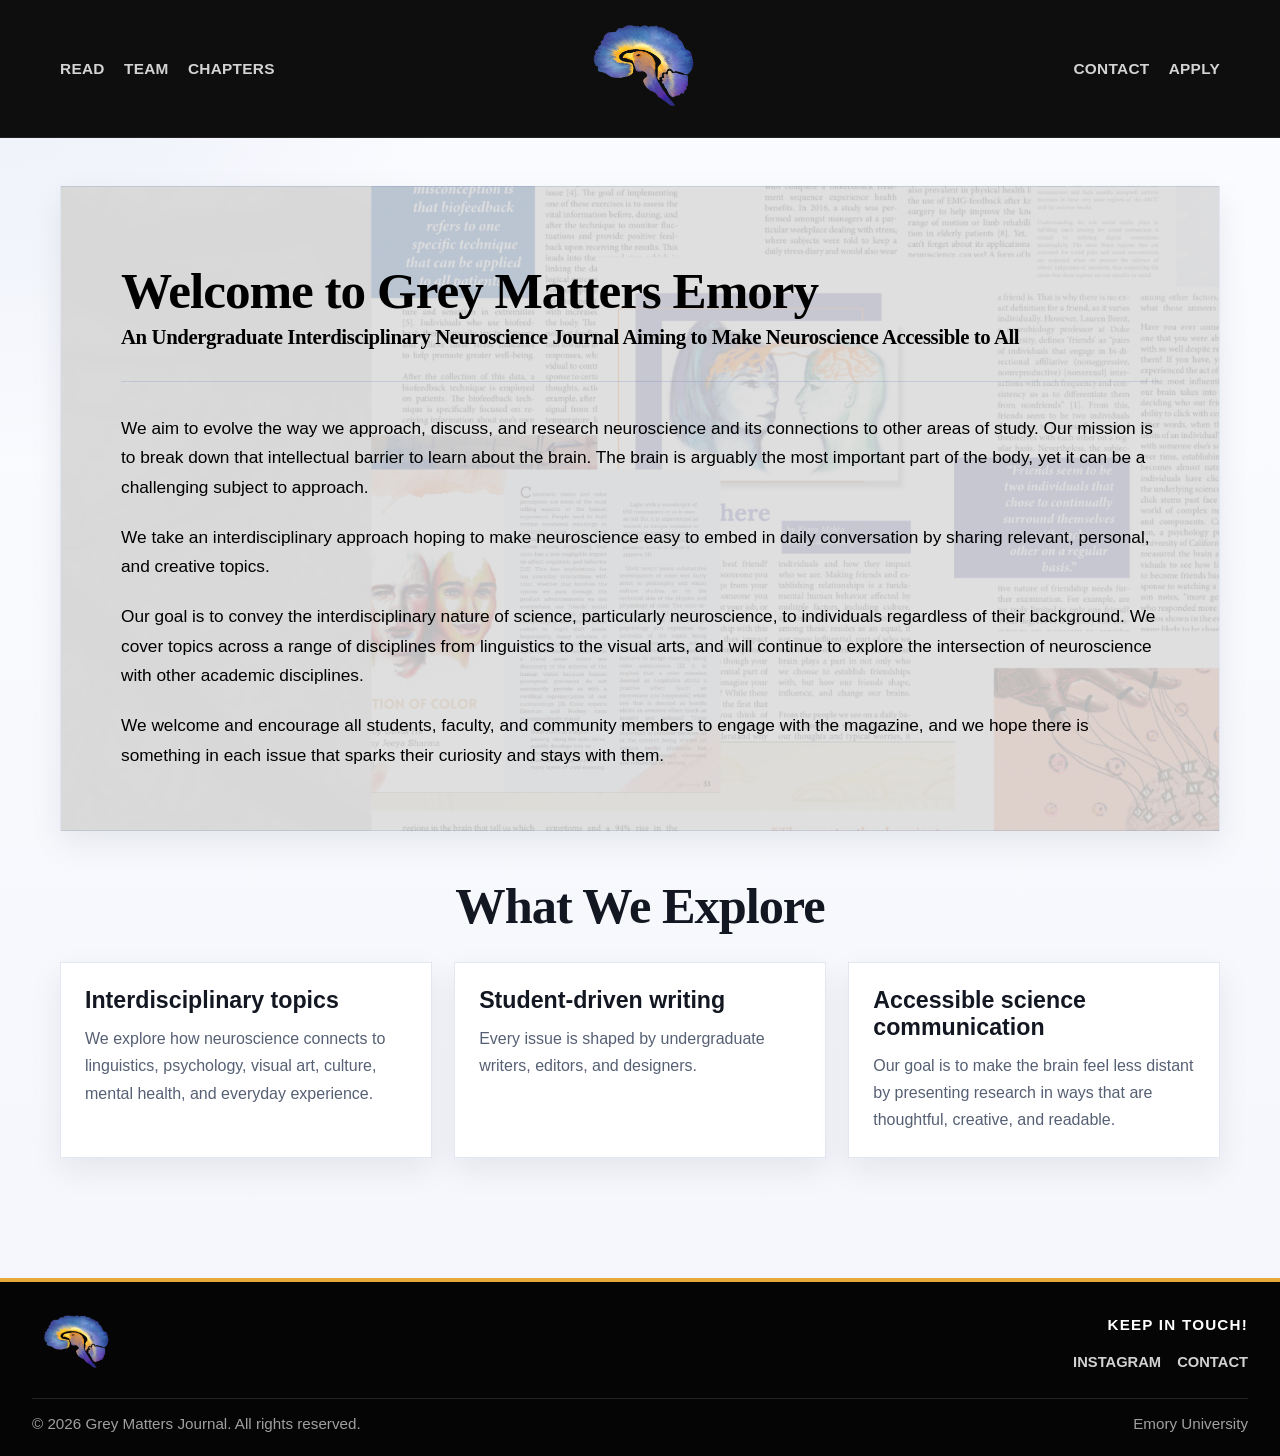
==== commit 0d5b49d8: "Update homepage copy and recent site changes" ====
--- a/index.html
+++ b/index.html
@@ -52,7 +52,6 @@
         <section class="container" data-reveal>
             <div class="section-header home-section-header">
                 <h2>What We Explore</h2>
-                <p>Grey Matters approaches neuroscience as a conversation across disciplines rather than a single field.</p>
             </div>
 
             <div class="home-feature-grid">
@@ -62,7 +61,7 @@
                 </article>
                 <article class="home-feature-card">
                     <h3>Student-driven writing</h3>
-                    <p>Every issue is shaped by undergraduate writers, editors, and designers committed to making complex ideas easier to understand.</p>
+                    <p>Every issue is shaped by undergraduate writers, editors, and designers.</p>
                 </article>
                 <article class="home-feature-card">
                     <h3>Accessible science communication</h3>
